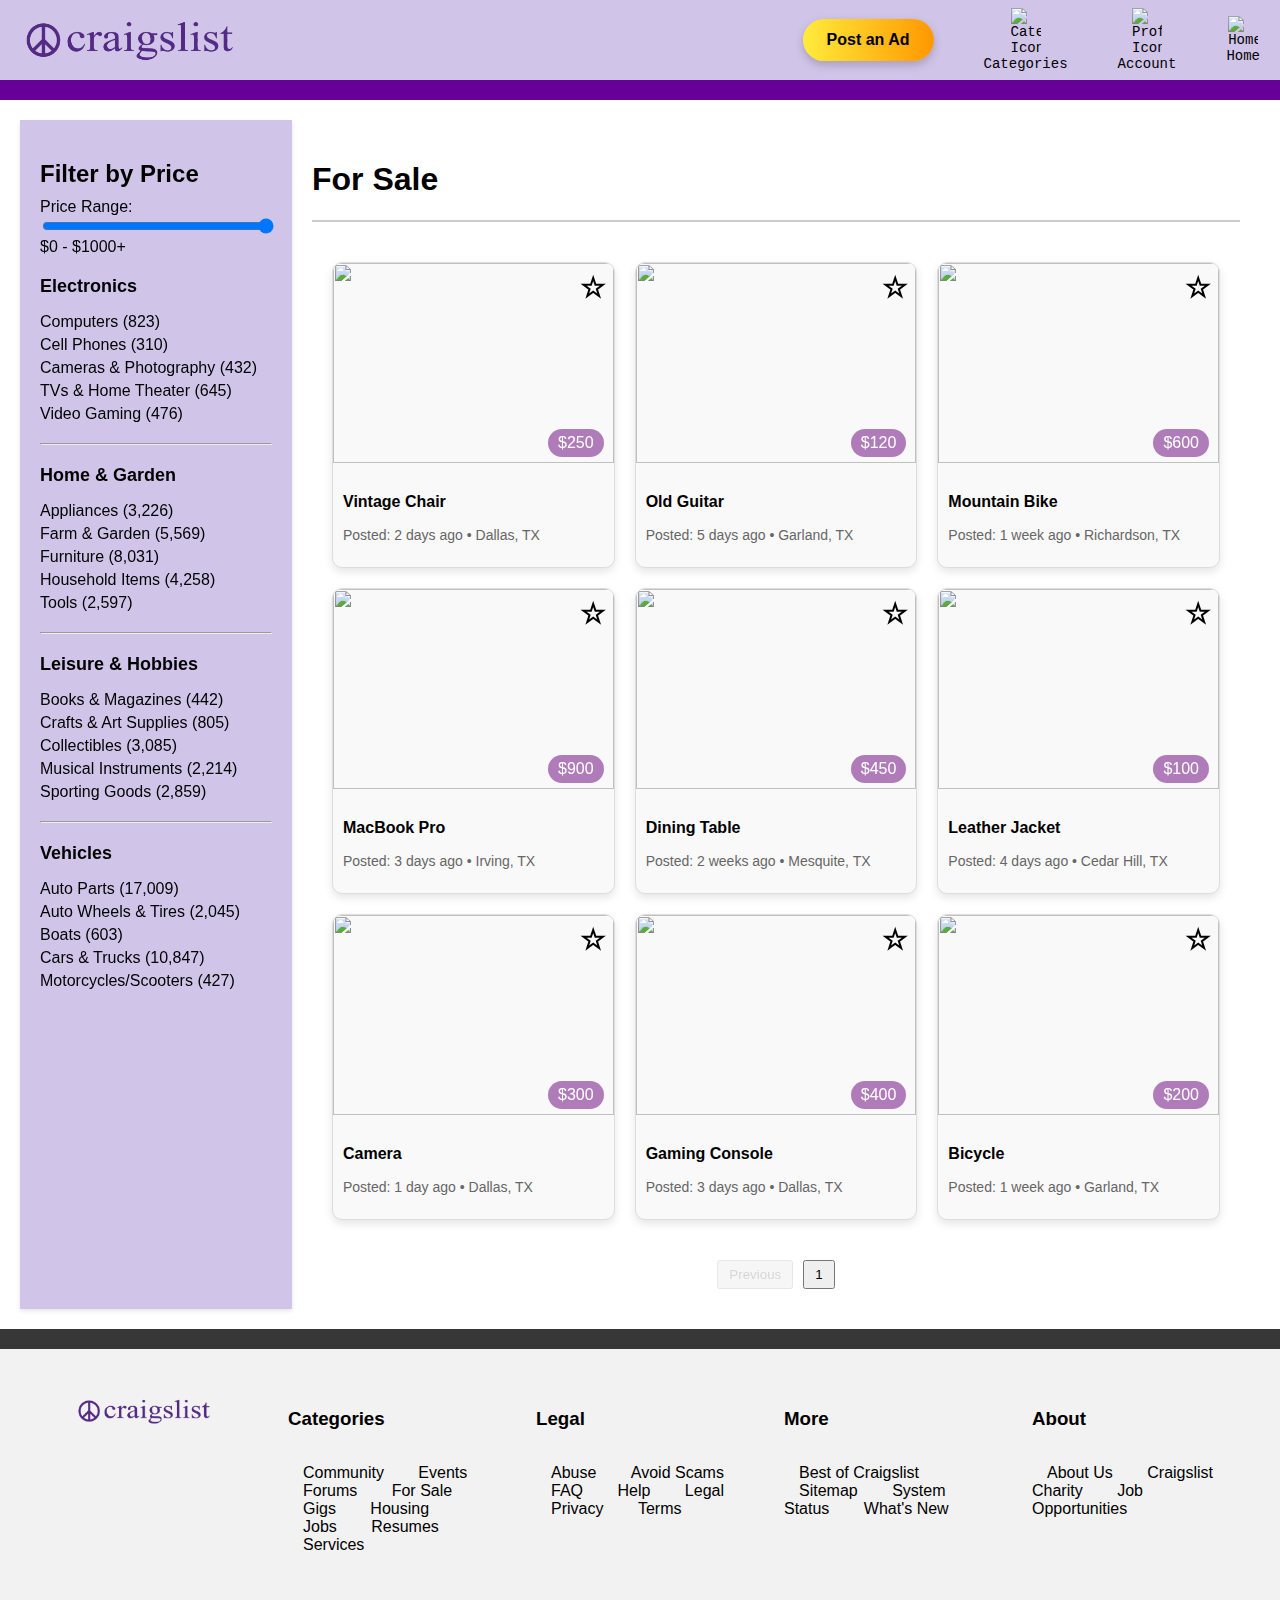
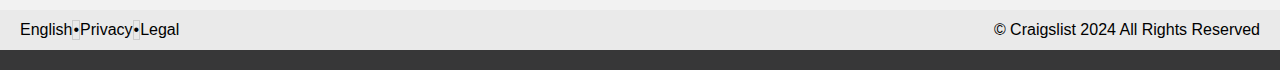
==== for-sale.html @ be3027a8 "almost there..." ====
<!DOCTYPE html>
<html lang="en">
    <head>
        <meta charset="UTF-8" />
        <meta name="viewport" content="width=device-width, initial-scale=1.0" />
        <title>Craigslist: For Sale</title>
        <link rel="stylesheet" href="css/home.css" />
        <link rel="stylesheet" href="css/for-sale.css" />
        <script src="js/for-sale.js" defer></script>
        <script src="js/for-saleCards.js" defer></script>
        <!-- Include the new JS file -->
    </head>
    <body>
        <section class="header">
            <div class="top_nav">
                <a>
                    <img
                        class="logo"
                        src="images/craigslist_logo.png"
                        alt="Craigslist Logo"
                    />
                </a>
                <div class="nav_links">
                    <div class="post-ad">Post an Ad</div>
                    <a href="#categories">
                        <img
                            class="categories-icon"
                            src="images/categories_icon.png"
                            alt="Categories Icon"
                        />
                        <span>Categories</span>
                    </a>
                    <a href="#account">
                        <img
                            class="profile-icon"
                            src="images/profile_icon.png"
                            alt="Profile Icon"
                        />
                        <span>Account</span>
                    </a>
                    <a href="#home">
                        <img
                            class="home-icon"
                            src="path/to/house-icon.png"
                            alt="Home"
                        />
                        <span>Home</span>
                    </a>
                </div>
            </div>
        </section>
        <main class="main-content">
            <aside class="left-nav">
                <div class="filter-section">
                    <h2>Filter by Price</h2>
                    <label for="priceRange">Price Range:</label>
                    <input
                        type="range"
                        id="priceRange"
                        min="0"
                        max="1000"
                        value="1000"
                        step="10"
                    />
                    <span id="priceValue">$0</span> -
                    <span id="maxValue">$1000+</span>
                </div>
                <div class="category-section">
                    <h2>Electronics</h2>
                    <ul>
                        <li>Computers (823)</li>
                        <li>Cell Phones (310)</li>
                        <li>Cameras & Photography (432)</li>
                        <li>TVs & Home Theater (645)</li>
                        <li>Video Gaming (476)</li>
                    </ul>
                    <hr />
                    <h2>Home & Garden</h2>
                    <ul>
                        <li>Appliances (3,226)</li>
                        <li>Farm & Garden (5,569)</li>
                        <li>Furniture (8,031)</li>
                        <li>Household Items (4,258)</li>
                        <li>Tools (2,597)</li>
                    </ul>
                    <hr />
                    <h2>Leisure & Hobbies</h2>
                    <ul>
                        <li>Books & Magazines (442)</li>
                        <li>Crafts & Art Supplies (805)</li>
                        <li>Collectibles (3,085)</li>
                        <li>Musical Instruments (2,214)</li>
                        <li>Sporting Goods (2,859)</li>
                    </ul>
                    <hr />
                    <h2>Vehicles</h2>
                    <ul>
                        <li>Auto Parts (17,009)</li>
                        <li>Auto Wheels & Tires (2,045)</li>
                        <li>Boats (603)</li>
                        <li>Cars & Trucks (10,847)</li>
                        <li>Motorcycles/Scooters (427)</li>
                    </ul>
                </div>
            </aside>
            <div class="body-content">
                <h1>For Sale</h1>
                <hr class="separator" />
                <div id="card-container" class="card-container"></div>
                <div id="pagination" class="pagination"></div>
            </div>
        </main>
        <footer>
            <div class="footer-grid">
                <div class="footer-column logo-column">
                    <img
                        src="images/craigslist_logo.png"
                        alt="Craigslist Logo"
                    />
                </div>
                <div class="footer-column">
                    <h3>Categories</h3>
                    <ul>
                        <li>Community</li>
                        <li>Events</li>
                        <li>Forums</li>
                        <li>For Sale</li>
                        <li>Gigs</li>
                        <li>Housing</li>
                        <li>Jobs</li>
                        <li>Resumes</li>
                        <li>Services</li>
                    </ul>
                </div>
                <div class="footer-column">
                    <h3>Legal</h3>
                    <ul>
                        <li>Abuse</li>
                        <li>Avoid Scams</li>
                        <li>FAQ</li>
                        <li>Help</li>
                        <li>Legal</li>
                        <li>Privacy</li>
                        <li>Terms</li>
                    </ul>
                </div>
                <div class="footer-column">
                    <h3>More</h3>
                    <ul>
                        <li>Best of Craigslist</li>
                        <li>Sitemap</li>
                        <li>System Status</li>
                        <li>What's New</li>
                    </ul>
                </div>
                <div class="footer-column">
                    <h3>About</h3>
                    <ul>
                        <li>About Us</li>
                        <li>Craigslist Charity</li>
                        <li>Job Opportunities</li>
                    </ul>
                </div>
            </div>
            <div class="footer-bottom">
                <div class="footer-left">
                    <span>English</span>
                    <span class="separator">•</span>
                    <span>Privacy</span>
                    <span class="separator">•</span>
                    <span>Legal</span>
                </div>
                <div class="footer-right">
                    &copy; Craigslist 2024 All Rights Reserved
                </div>
            </div>
        </footer>
    </body>
</html>
---- css/home.css ----
body {
    margin: 0px;
}

/* Navigation styles */
.top_nav {
    overflow: hidden;
    background-color: #d1c4e9;
    border-bottom: 20px solid #660099;
    position: fixed;
    top: 0;
    width: 100%;
    position: relative;
    z-index: 2;
}

.nav_links a {
    float: right;
    color: black;
    text-align: end;
    padding: 30px 20px;
    height: 100%;
    text-decoration: none;
    font-size: 17px;
    margin-bottom: 0;
    font-family: monospace;
    justify-content: end;
    cursor: pointer;
}

.nav_links a:hover {
    background-color: #660099;
    color: white;
    font-size: 140%;
}

.logo {
    float: left;
    margin: 15px;
    height: 70px;
}

/* Hero styles */
.hero {
    position: relative;
    width: 100vw;
    height: calc((100vh - 100px) * 0.6);
    overflow: hidden;
}

.heroImg {
    position: absolute;
    bottom: 0;
    left: 50%;
    transform: translateX(-50%) scale(1.3);
    width: 100%;
    height: auto;
    min-height: 100%;
    object-fit: cover;
    object-position: center;
}

.search-box {
    position: absolute;
    top: 50%;
    left: 50%;
    transform: translate(-50%, -50%);
    display: flex;
    flex-direction: column;
    align-items: center;
    z-index: 3;
    background-color: rgba(255, 255, 255, 0.9);
    padding: 20px;
    border-radius: 20px;
    box-shadow: 0 8px 40px rgba(0, 0, 0, 0.3);
}

.hero-text {
    margin-bottom: 15px;
    font-size: 24px;
    text-align: center;
    font-weight: bold;
    color: #333;
}

.search-input-container {
    display: flex;
    align-items: center;
    justify-content: center;
}

.search-box input[type="text"] {
    padding: 15px;
    width: 60%;
    min-width: 350px;
    font-size: 16px;
    border: 2px solid #ccc;
    border-radius: 30px;
    transition: border-color 0.3s, box-shadow 0.3s;
    outline: none;
    background: linear-gradient(90deg, #f0f4f8, #e8eff5);
}

.search-box input[type="text"]:focus {
    border-color: #660099;
    box-shadow: 0 0 5px rgba(108, 99, 255, 0.5);
}

.search-box button {
    padding: 15px;
    font-size: 16px;
    background-color: #660099;
    color: white;
    border: none;
    border-radius: 30px;
    cursor: pointer;
    transition: background-color 0.3s, transform 0.3s;
    margin-left: 10px;
    box-shadow: 0 4px 10px rgba(0, 0, 0, 0.3);
}

.search-box button:hover {
    background-color: #5755e5;
    transform: translateY(-2px);
}

.search-box button:active {
    transform: translateY(1px);
}

/* Body styles */

/* Footer styles */
footer {
    background-color: #373738;
    padding: 20px 0;
    text-align: center;
}

footer ul {
    display: inline-block;
    vertical-align: top;
    padding: 0;
    list-style: none;
}

footer li {
    display: inline;
    padding: 0 15px;
}

footer li a {
    color: white;
    text-decoration: none;
    transition: color 0.3s;
}

footer li a:hover {
    color: #6c63ff;
}
---- css/for-sale.css ----
body {
    margin: 0;
    font-family: Arial, sans-serif;
}

/* Navigation styles */
.top_nav {
    overflow: hidden;
    background-color: #d1c4e9;
    border-bottom: 20px solid #660099;
    top: 0;
    width: 100%;
    left: 0;
    z-index: 2;
    display: flex;
    align-items: center;
    height: 80px;
}

.nav_links {
    display: flex;
    align-items: center;
    justify-content: flex-end;
    flex-grow: 1;
}

.post-ad {
    background: linear-gradient(90deg, #ffeb3b, #ff9800);
    padding: 12px 24px;
    border-radius: 25px;
    font-weight: bold;
    color: black;
    text-decoration: none;
    margin-right: 20px;
    cursor: pointer;
    box-shadow: 0 4px 10px rgba(0, 0, 0, 0.2);
    transition: transform 0.2s, background 0.3s;
}

.post-ad:hover {
    transform: scale(1.05);
    background: linear-gradient(90deg, #ff9800, #ffeb3b);
}

.categories-icon,
.profile-icon,
.home-icon {
    width: 30px;
    height: auto;
    display: block;
    margin: 0 auto;
}

.nav_links a {
    display: flex;
    flex-direction: column;
    align-items: center;
    color: black;
    text-decoration: none;
    padding: 0 20px;
    font-size: 14px;
    margin-left: 10px;
    font-family: monospace;
    cursor: pointer;
}

.nav_links a:hover {
    background-color: #660099;
    color: white;
    font-size: 140%;
}

.logo {
    margin: 15px;
    height: 70px;
}

/* Main content layout */
.main-content {
    display: flex;
    padding: 20px;
}

.left-nav {
    width: 20%;
    background-color: #d1c4e9;
    padding: 20px;
    box-shadow: 0 2px 4px rgba(0, 0, 0, 0.1);
    position: sticky;
    top: 0;
}

.body-content {
    width: 80%;
    padding: 20px;
}

/* Filter section styles */
.filter-section {
    margin-bottom: 20px;
}

.filter-section h2 {
    margin-bottom: 10px;
}

#priceRange {
    width: 100%;
}

/* Sort section styles */
.sort-section {
    display: flex;
    align-items: center;
    justify-content: space-between;
    margin-bottom: 20px;
}

.sort-section label {
    font-size: 1.1em;
    margin-right: 10px;
}

.sort-section select {
    padding: 5px;
    font-size: 16px;
}

/* Category section styles */
.category-section h2 {
    margin-top: 20px;
    font-size: 18px;
}

.category-section ul {
    list-style-type: none;
    padding: 0;
}

.category-section li {
    margin: 5px 0;
}

hr {
    margin: 20px 0;
}

/* Item card styles */
#card-container {
    display: grid;
    grid-template-columns: repeat(3, 1fr);
    grid-template-rows: repeat(2, auto);
    gap: 20px;
    justify-content: center;
    align-items: center;
    padding: 20px;
    max-width: 1200px;
    margin: 0 auto;
}

.item-card {
    background-color: #f9f9f9;
    border: 1px solid #ddd;
    border-radius: 10px;
    overflow: hidden;
    box-shadow: 0 4px 8px rgba(0, 0, 0, 0.1);
}

.image-container {
    position: relative;
    overflow: hidden;
}

.item-image {
    width: 100%;
    height: 200px;
    object-fit: cover;
}

.price-tag {
    position: absolute;
    bottom: 10px;
    right: 10px;
    background-color: rgba(102, 0, 121, 0.5);
    color: white;
    padding: 5px 10px;
    border-radius: 15px;
}

.star {
    position: absolute;
    top: 10px;
    right: 10px;
    font-size: 25px;
    color: transparent;
    -webkit-text-stroke: 2px black;
    cursor: pointer;
    transition: color 0.3s ease, -webkit-text-stroke 0.3s ease;
}

.star.filled {
    color: yellow;
    -webkit-text-stroke: 1px gold;
}

.item-info {
    padding: 10px;
}

.item-name {
    font-weight: bold;
    font-size: 16px;
}

.item-details {
    font-size: 14px;
    color: #666;
}

/* Pagination styles */
.pagination {
    display: flex;
    justify-content: center;
    margin-top: 20px;
}

.pagination button {
    margin: 0 5px;
    padding: 5px 10px;
    cursor: pointer;
}

.pagination button:disabled {
    cursor: not-allowed;
    opacity: 0.5;
}

/* Separator styles */
.separator {
    margin: 20px 0;
    border: 1px solid #ccc;
}

/* Footer styles */
.footer {
    width: 100%;
    margin: 0;
    padding: 20px 0;
    background-color: #f2f2f2;
    box-sizing: border-box;
}

.footer p {
    text-align: center;
    color: #333;
    margin: 0;
    padding: 0;
}

.footer-grid {
    display: grid;
    grid-template-columns: repeat(5, 1fr);
    padding: 20px;
    background-color: #f2f2f2;
    box-sizing: border-box;
    width: 100%;
    max-width: 100%;
    margin: 0 auto;
}

.footer-column {
    text-align: left;
    padding: 20px;
}

.footer-column ul {
    list-style: none;
    padding: 0;
}

.footer-column ul li {
    margin-bottom: 10px;
}

.footer-column ul li a {
    color: #333;
    text-decoration: none;
}

.footer-column ul li a:hover {
    text-decoration: underline;
}

.footer-bottom {
    display: flex;
    justify-content: space-between;
    padding: 10px 20px;
    background-color: #eaeaea;
    box-sizing: border-box;
    width: 100%;
}

.footer-left,
.footer-right {
    display: flex;
    align-items: center;
}

.footer-left span,
.footer-right {
    margin: 0;
    padding: 0;
}

.logo-footer {
    width: 80px;
    height: auto;
    margin-right: 10px;
}

.logo-column img {
    width: 100%;
    height: auto;
    max-width: 70%;
    margin: 0 auto;
    display: block;
}
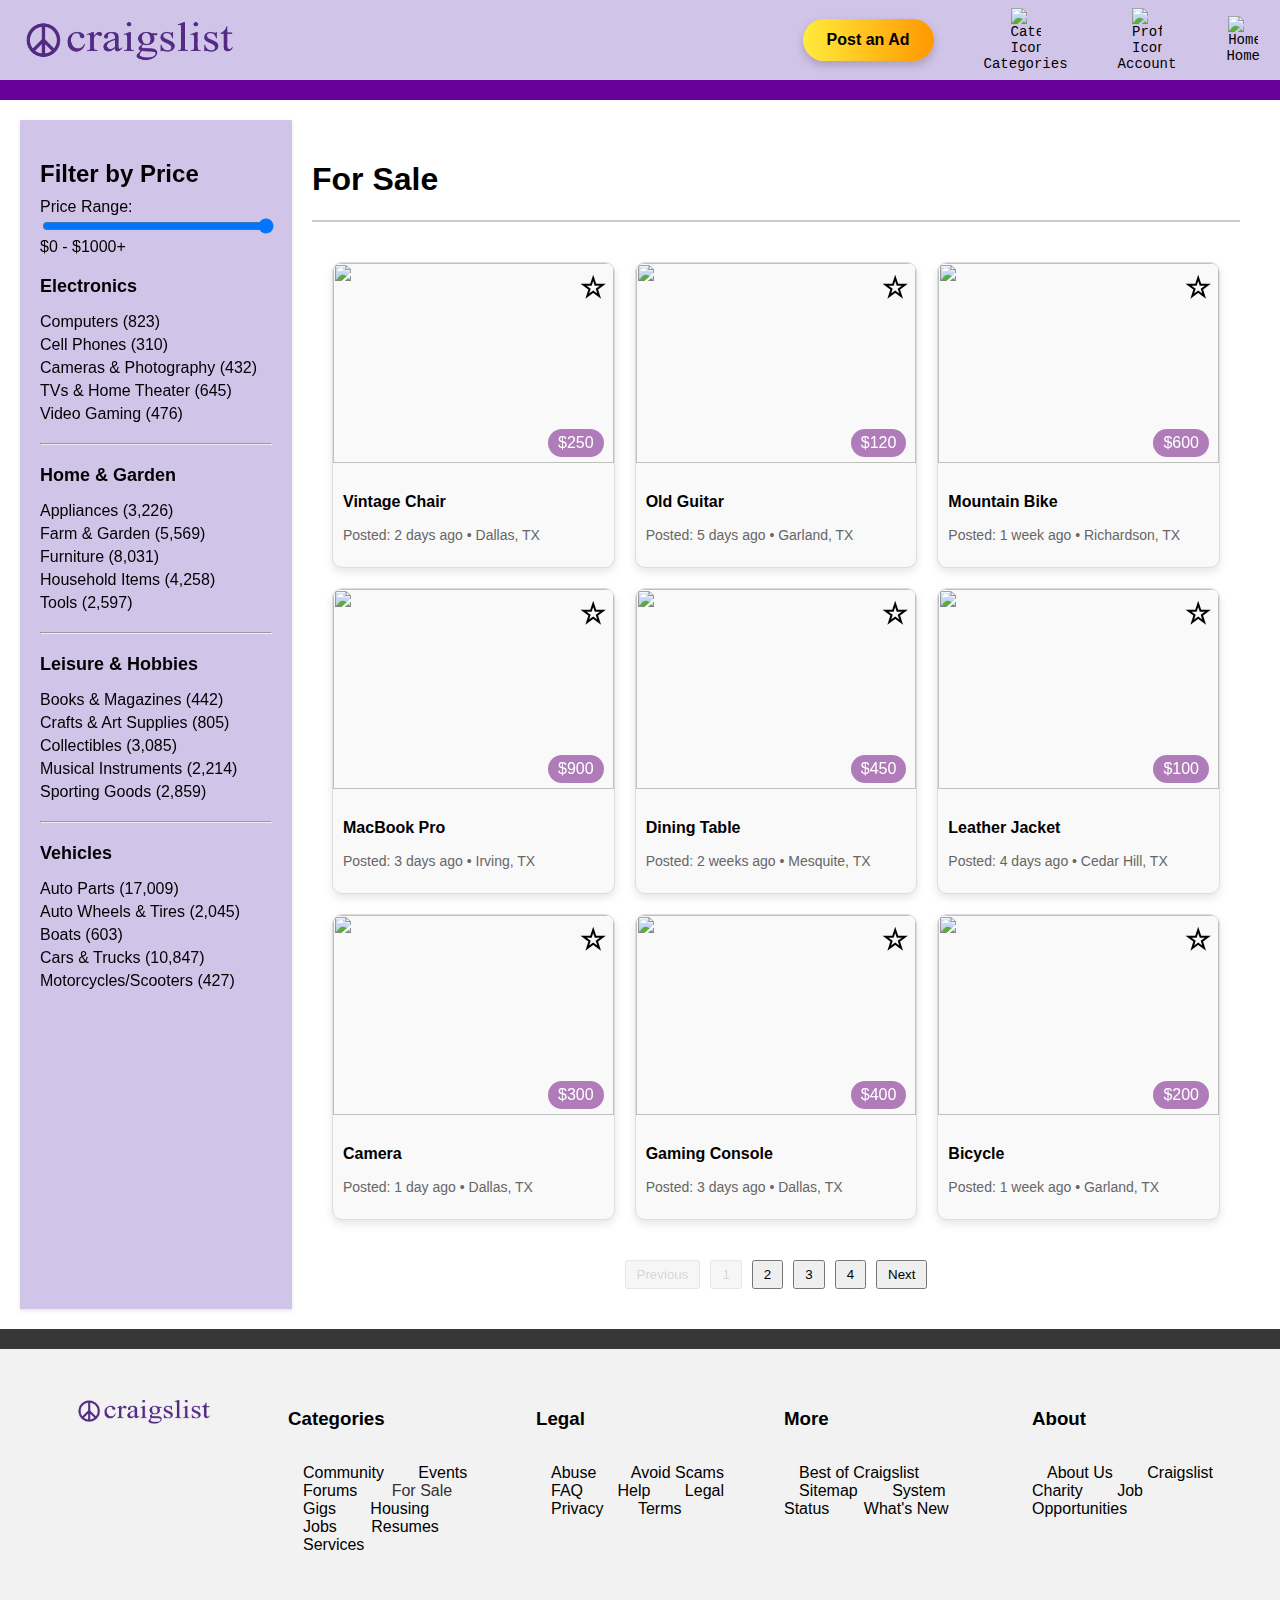
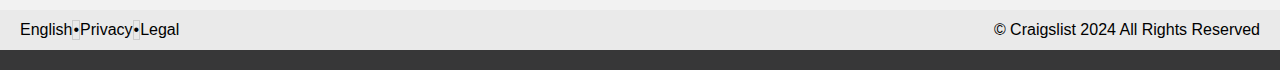
==== commit 8d6ce68e: "fixed links and pagination" ====
--- a/for-sale.html
+++ b/for-sale.html
@@ -22,7 +22,7 @@
                 </a>
                 <div class="nav_links">
                     <div class="post-ad">Post an Ad</div>
-                    <a href="#categories">
+                    <a>
                         <img
                             class="categories-icon"
                             src="images/categories_icon.png"
@@ -30,7 +30,7 @@
                         />
                         <span>Categories</span>
                     </a>
-                    <a href="#account">
+                    <a>
                         <img
                             class="profile-icon"
                             src="images/profile_icon.png"
@@ -38,7 +38,7 @@
                         />
                         <span>Account</span>
                     </a>
-                    <a href="#home">
+                    <a href="index.html">
                         <img
                             class="home-icon"
                             src="path/to/house-icon.png"
@@ -124,7 +124,7 @@
                         <li>Community</li>
                         <li>Events</li>
                         <li>Forums</li>
-                        <li>For Sale</li>
+                        <li><a href="for-sale.html">For Sale</a></li>
                         <li>Gigs</li>
                         <li>Housing</li>
                         <li>Jobs</li>
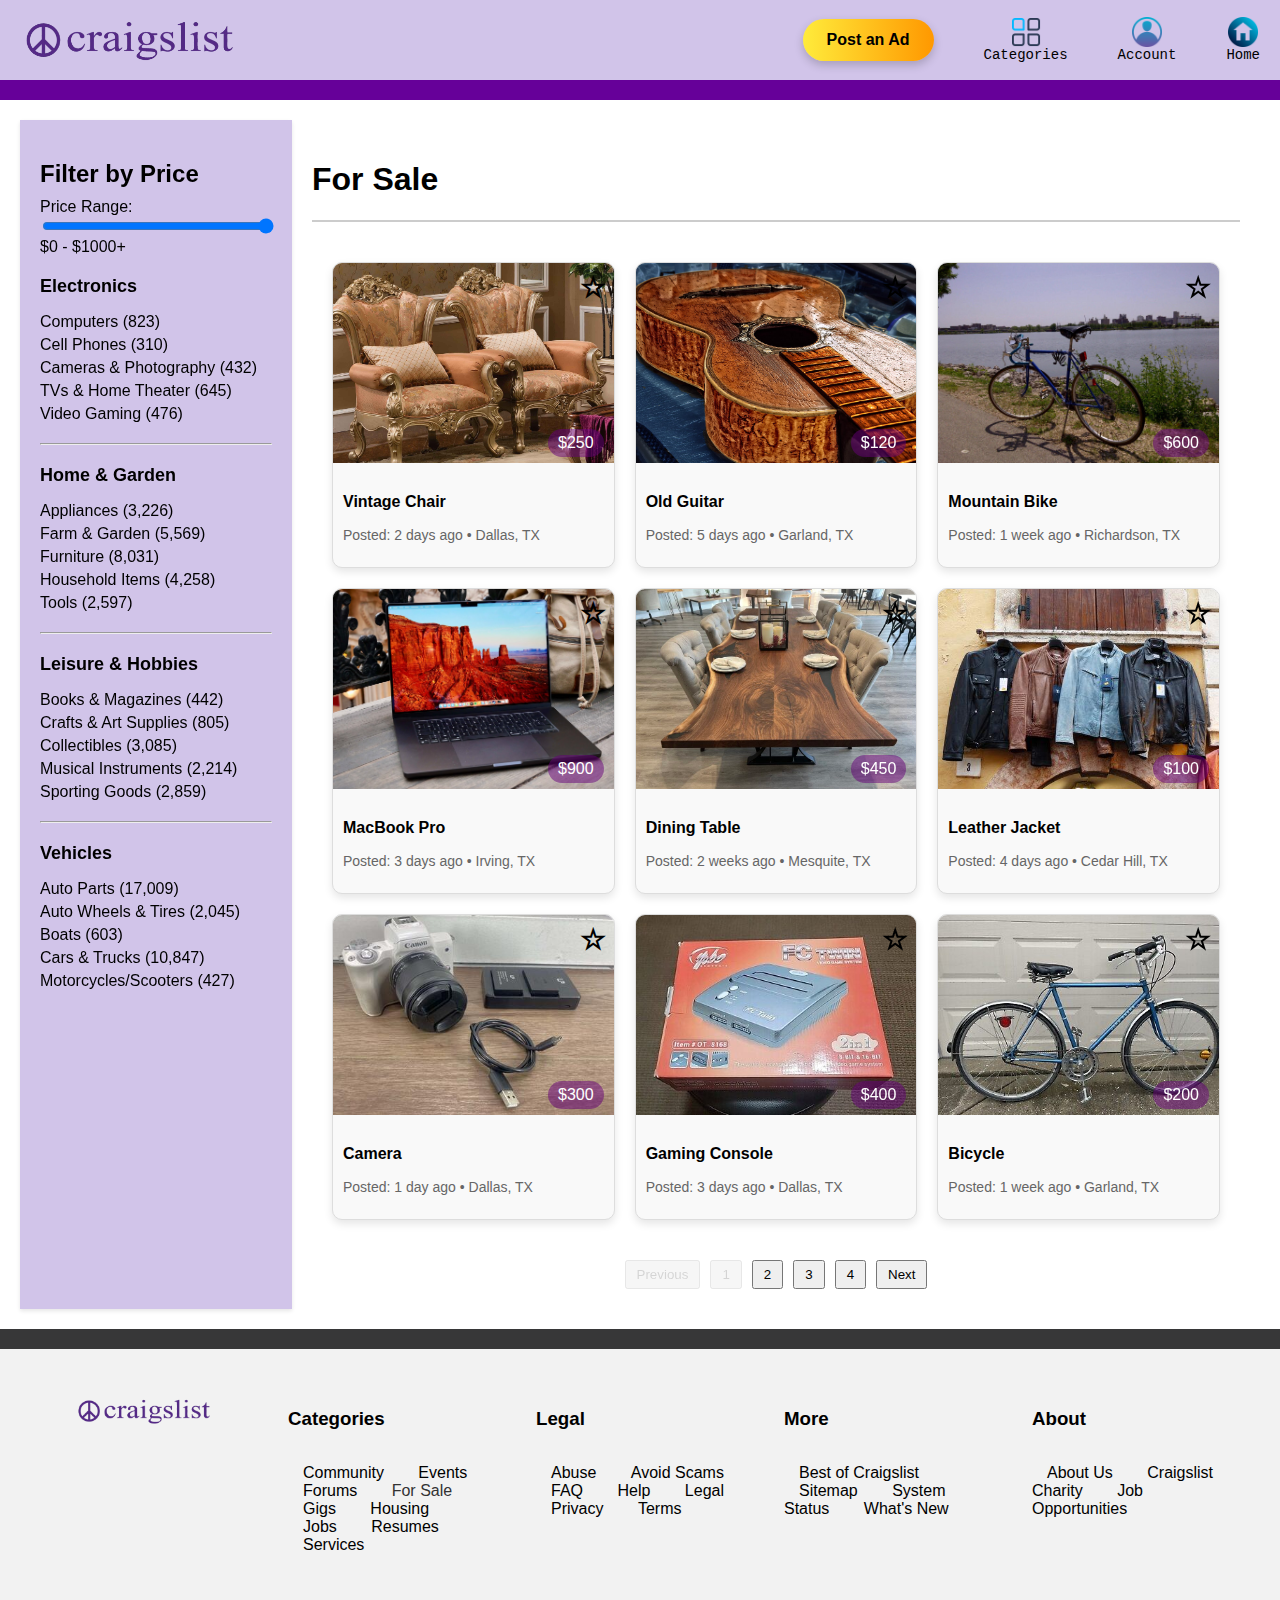
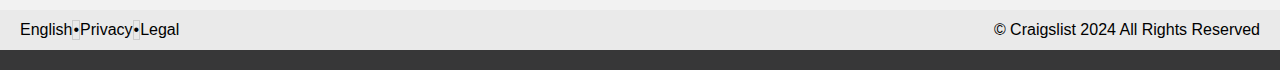
==== commit 021fd234: "fix" ====
--- a/for-sale.html
+++ b/for-sale.html
@@ -41,7 +41,7 @@
                     <a href="index.html">
                         <img
                             class="home-icon"
-                            src="path/to/house-icon.png"
+                            src="images/house-icon.png"
                             alt="Home"
                         />
                         <span>Home</span>
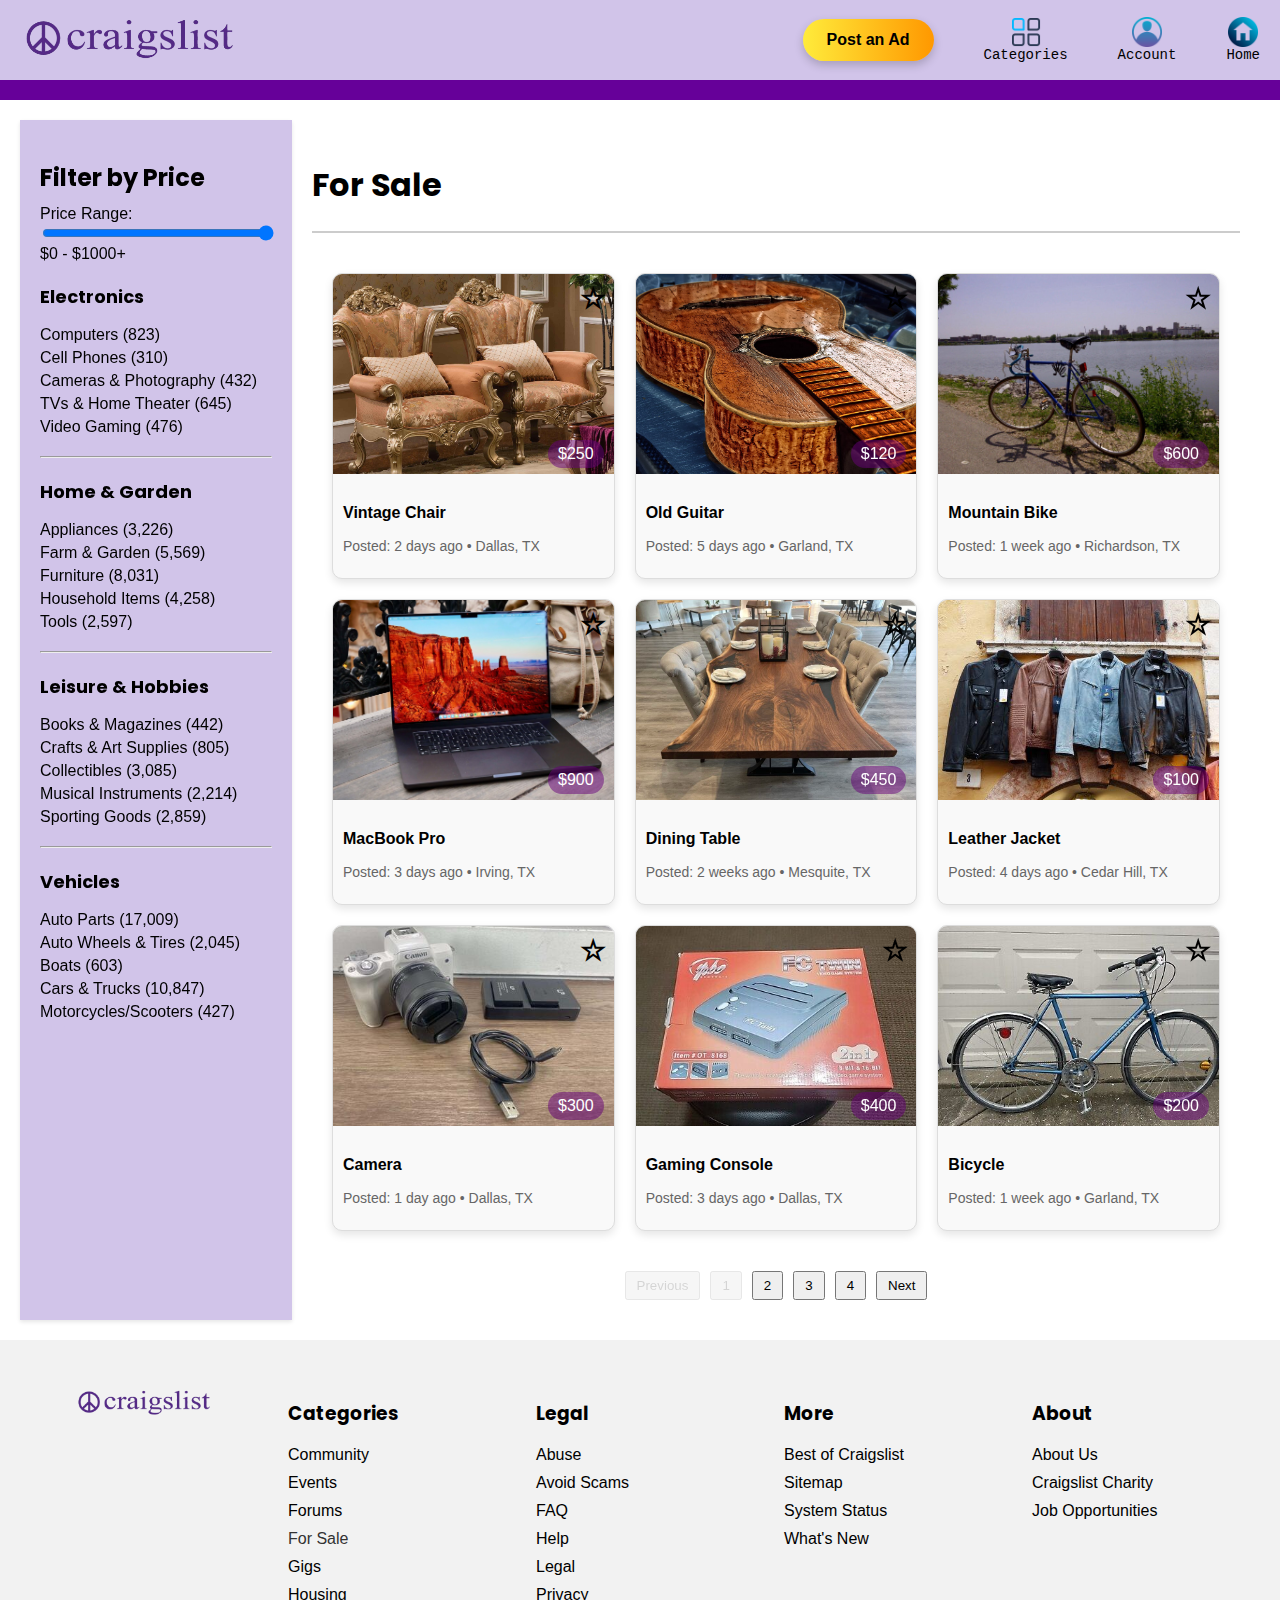
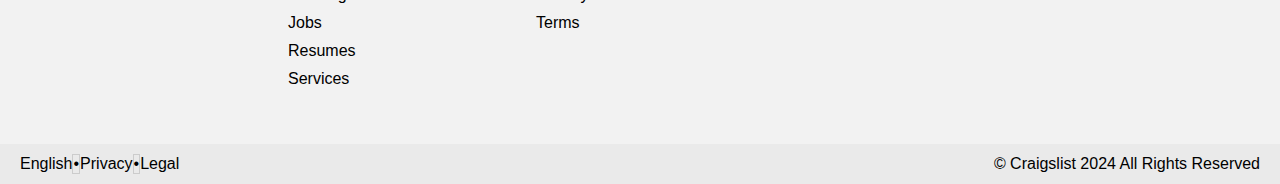
==== commit bf83143d: "fixed backwards price set" ====
--- a/for-sale.html
+++ b/for-sale.html
@@ -13,7 +13,7 @@
     <body>
         <section class="header">
             <div class="top_nav">
-                <a>
+                <a href="index.html">
                     <img
                         class="logo"
                         src="images/craigslist_logo.png"
@@ -62,8 +62,8 @@
                         value="1000"
                         step="10"
                     />
-                    <span id="priceValue">$0</span> -
-                    <span id="maxValue">$1000+</span>
+                    <span id="minValue">$0</span> -
+                    <span id="priceValue">$1000+</span>
                 </div>
                 <div class="category-section">
                     <h2>Electronics</h2>
@@ -113,10 +113,12 @@
         <footer>
             <div class="footer-grid">
                 <div class="footer-column logo-column">
-                    <img
-                        src="images/craigslist_logo.png"
-                        alt="Craigslist Logo"
-                    />
+                    <a href="index.html">
+                        <img
+                            src="images/craigslist_logo.png"
+                            alt="Craigslist Logo"
+                        />
+                    </a>
                 </div>
                 <div class="footer-column">
                     <h3>Categories</h3>
--- a/css/home.css
+++ b/css/home.css
@@ -1,5 +1,24 @@
+@import url("https://fonts.googleapis.com/css2?family=Poppins:wght@400;600&family=Roboto:wght@400;500&display=swap");
+
 body {
-    margin: 0px;
+    margin: 0;
+    font-family: "Roboto", sans-serif;
+}
+
+/* Header Texts: Poppins */
+h1,
+h2,
+h3,
+h4,
+h5,
+h6 {
+    font-family: "Poppins", sans-serif;
+}
+
+body {
+    margin: 0;
+    padding: 0;
+    box-sizing: border-box;
 }
 
 /* Navigation styles */
@@ -7,24 +26,59 @@
     overflow: hidden;
     background-color: #d1c4e9;
     border-bottom: 20px solid #660099;
-    position: fixed;
     top: 0;
     width: 100%;
-    position: relative;
+    left: 0;
     z-index: 2;
+    display: flex;
+    align-items: center;
+    height: 80px;
+}
+
+.nav_links {
+    display: flex;
+    align-items: center;
+    justify-content: flex-end;
+    flex-grow: 1;
+}
+
+.post-ad {
+    background: linear-gradient(90deg, #ffeb3b, #ff9800);
+    padding: 12px 24px;
+    border-radius: 25px;
+    font-weight: bold;
+    color: black;
+    text-decoration: none;
+    margin-right: 20px;
+    cursor: pointer;
+    box-shadow: 0 4px 10px rgba(0, 0, 0, 0.2);
+    transition: transform 0.2s, background 0.3s;
+}
+
+.post-ad:hover {
+    transform: scale(1.05);
+    background: linear-gradient(90deg, #ff9800, #ffeb3b);
+}
+
+.categories-icon,
+.profile-icon,
+.home-icon {
+    width: 30px;
+    height: auto;
+    display: block;
+    margin: 0 auto;
 }
 
 .nav_links a {
-    float: right;
+    display: flex;
+    flex-direction: column;
+    align-items: center;
     color: black;
-    text-align: end;
-    padding: 30px 20px;
-    height: 100%;
     text-decoration: none;
-    font-size: 17px;
-    margin-bottom: 0;
+    padding: 0 20px;
+    font-size: 14px;
+    margin-left: 10px;
     font-family: monospace;
-    justify-content: end;
     cursor: pointer;
 }
 
@@ -35,15 +89,47 @@
 }
 
 .logo {
-    float: left;
     margin: 15px;
     height: 70px;
+}
+
+/* Search section styles */
+.search-section {
+    margin-top: 80px;
+    padding: 20px;
+    background-color: #f9f9f9;
+}
+
+/* Header tabs styles */
+.header-tabs {
+    display: flex;
+    align-items: center;
+    margin-right: 20px;
+}
+
+.tab {
+    display: flex;
+    flex-direction: column;
+    align-items: center;
+    padding: 10px 20px;
+    cursor: pointer;
+    text-align: center;
+}
+
+.tab img {
+    height: 40px;
+    margin-bottom: 5px;
+}
+
+.tab:hover {
+    background-color: #660099;
+    color: white;
 }
 
 /* Hero styles */
 .hero {
     position: relative;
-    width: 100vw;
+    width: 100%;
     height: calc((100vh - 100px) * 0.6);
     overflow: hidden;
 }
@@ -128,33 +214,264 @@
     transform: translateY(1px);
 }
 
-/* Body styles */
+/* Location styles */
+.location {
+    display: flex;
+    align-items: center;
+    justify-content: center;
+    padding: 30px 0;
+    width: 100%;
+    box-shadow: 0 6px 12px rgba(0, 0, 0, 0.1);
+    transition: box-shadow 0.3s ease;
+    text-align: center;
+    box-sizing: border-box;
+    margin-bottom: 30px;
+}
+
+.location-container:hover {
+    box-shadow: 0 8px 16px rgba(0, 0, 0, 0.2);
+}
+
+.location-image {
+    width: 150px;
+    height: 150px;
+    border-radius: 50%;
+    margin-right: 30px;
+    object-fit: cover;
+}
+
+.location-text {
+    display: flex;
+    flex-direction: column;
+    align-items: center;
+}
+
+.location-name {
+    font-size: 32px;
+    font-weight: bold;
+    color: #333;
+}
+
+.change-location {
+    font-size: 18px;
+    color: #007bff;
+    text-decoration: none;
+    margin-top: 15px;
+}
+
+.change-location:hover {
+    text-decoration: underline;
+}
+
+/* Categories styles */
+.categories a {
+    text-decoration: none;
+    color: inherit;
+}
+
+.categories a:hover {
+    color: #007bff;
+}
+
+.grid-container {
+    display: grid;
+    grid-template-columns: repeat(4, 1fr);
+    grid-template-rows: repeat(2, auto);
+    grid-column-gap: 5vw;
+    grid-row-gap: 20px;
+    align-items: center;
+    justify-items: center;
+    padding: 30px 0;
+    width: 100%;
+    max-width: 1200px;
+    margin: 0 auto;
+}
+
+.grid-item {
+    text-align: center;
+}
+
+.grid-item img {
+    width: 150px;
+    height: 150px;
+    border-radius: 50%;
+    object-fit: cover;
+    border: 2px solid #ccc;
+}
+
+.grid-item p {
+    margin-top: 10px;
+    font-size: 18px;
+    color: #333;
+}
+
+/* Featured Listings Section */
+.featured {
+    max-width: 1200px;
+    margin: 0 auto;
+    padding: 20px;
+}
+
+.featured h2 {
+    margin-left: 10px;
+    font-size: 24px;
+    text-align: left;
+    font-weight: bold;
+    color: #333;
+}
+
+#card-container {
+    display: grid;
+    grid-template-columns: repeat(3, 1fr);
+    grid-template-rows: repeat(2, auto);
+    gap: 20px;
+    justify-content: center;
+    align-items: center;
+    padding: 20px;
+    max-width: 1200px;
+    margin: 0 auto;
+}
+
+.item-card {
+    background-color: #f9f9f9;
+    border: 1px solid #ddd;
+    border-radius: 10px;
+    overflow: hidden;
+    box-shadow: 0 4px 8px rgba(0, 0, 0, 0.1);
+}
+
+.image-container {
+    position: relative;
+    overflow: hidden;
+}
+
+.item-image {
+    width: 100%;
+    height: 200px;
+    object-fit: cover;
+}
+
+.price-tag {
+    position: absolute;
+    bottom: 10px;
+    right: 10px;
+    background-color: rgba(102, 0, 121, 0.5);
+    color: white;
+    padding: 5px 10px;
+    border-radius: 15px;
+}
+
+.star {
+    position: absolute;
+    top: 10px;
+    right: 10px;
+    font-size: 25px;
+    color: transparent;
+    -webkit-text-stroke: 2px black;
+    cursor: pointer;
+    transition: color 0.3s ease, -webkit-text-stroke 0.3s ease;
+}
+
+.star.filled {
+    color: yellow;
+    -webkit-text-stroke: 1px gold;
+}
+
+.item-info {
+    padding: 10px;
+}
+
+.item-name {
+    font-weight: bold;
+    font-size: 16px;
+}
+
+.item-details {
+    font-size: 14px;
+    color: #666;
+}
 
 /* Footer styles */
-footer {
-    background-color: #373738;
+.footer {
+    width: 100%;
+    margin: 0;
     padding: 20px 0;
+    background-color: #f2f2f2;
+    box-sizing: border-box;
+}
+
+.footer p {
     text-align: center;
-}
-
-footer ul {
-    display: inline-block;
-    vertical-align: top;
+    color: #333;
+    margin: 0;
     padding: 0;
+}
+
+.footer-grid {
+    display: grid;
+    grid-template-columns: repeat(5, 1fr);
+    padding: 20px;
+    background-color: #f2f2f2;
+    box-sizing: border-box;
+    width: 100%;
+    max-width: 100%;
+    margin: 0 auto;
+}
+
+.footer-column {
+    text-align: left;
+    padding: 20px;
+}
+
+.footer-column ul {
     list-style: none;
-}
-
-footer li {
-    display: inline;
-    padding: 0 15px;
-}
-
-footer li a {
-    color: white;
+    padding: 0;
+}
+
+.footer-column ul li {
+    margin-bottom: 10px;
+}
+
+.footer-column ul li a {
+    color: #333;
     text-decoration: none;
-    transition: color 0.3s;
-}
-
-footer li a:hover {
-    color: #6c63ff;
-}
+}
+
+.footer-column ul li a:hover {
+    text-decoration: underline;
+}
+
+.footer-bottom {
+    display: flex;
+    justify-content: space-between;
+    padding: 10px 20px;
+    background-color: #eaeaea;
+    box-sizing: border-box;
+    width: 100%;
+}
+
+.footer-left,
+.footer-right {
+    display: flex;
+    align-items: center;
+}
+
+.footer-left span,
+.footer-right {
+    margin: 0;
+    padding: 0;
+}
+
+.logo-footer {
+    width: 80px;
+    height: auto;
+    margin-right: 10px;
+}
+
+.logo-column img {
+    width: 100%;
+    height: auto;
+    max-width: 70%;
+    margin: 0 auto;
+    display: block;
+}
--- a/css/for-sale.css
+++ b/css/for-sale.css
@@ -1,3 +1,20 @@
+@import url("https://fonts.googleapis.com/css2?family=Poppins:wght@400;600&family=Roboto:wght@400;500&display=swap");
+
+body {
+    margin: 0;
+    font-family: "Roboto", sans-serif;
+}
+
+/* Header Texts: Poppins */
+h1,
+h2,
+h3,
+h4,
+h5,
+h6 {
+    font-family: "Poppins", sans-serif;
+}
+
 body {
     margin: 0;
     font-family: Arial, sans-serif;
